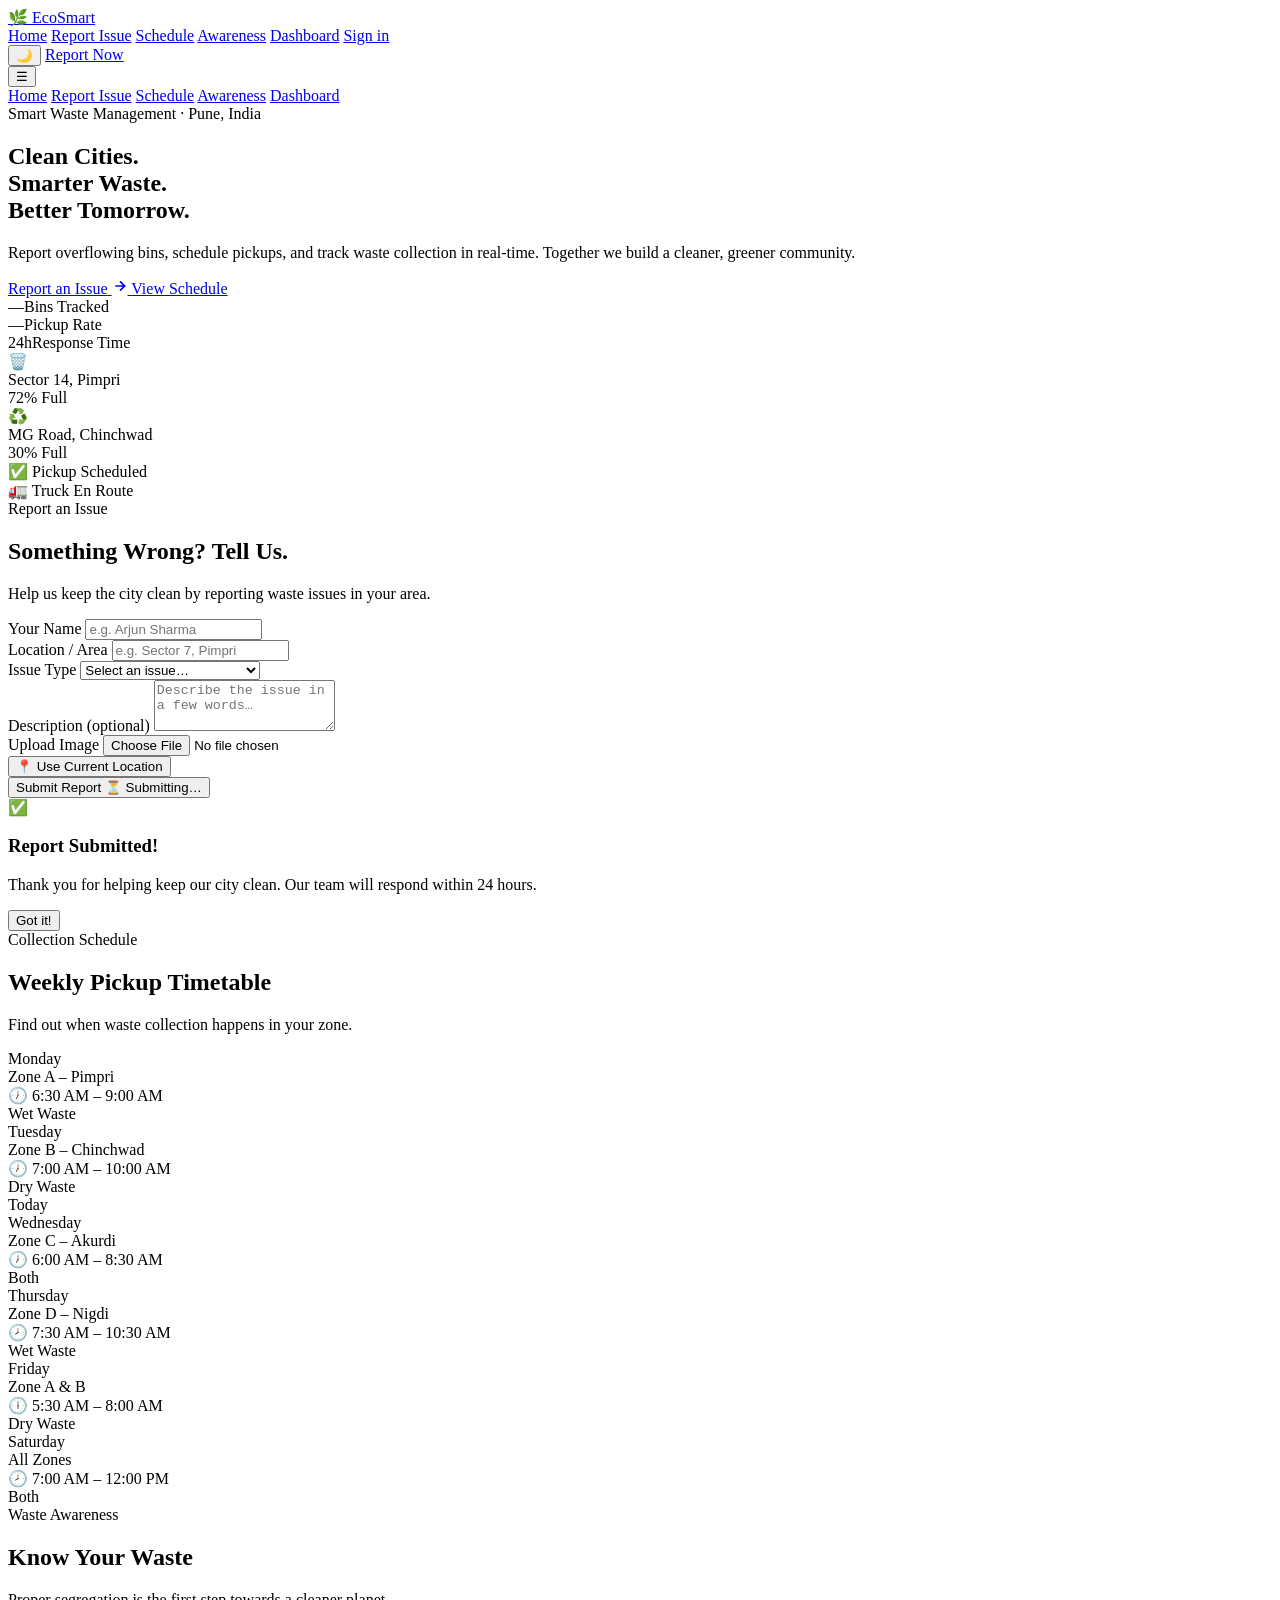
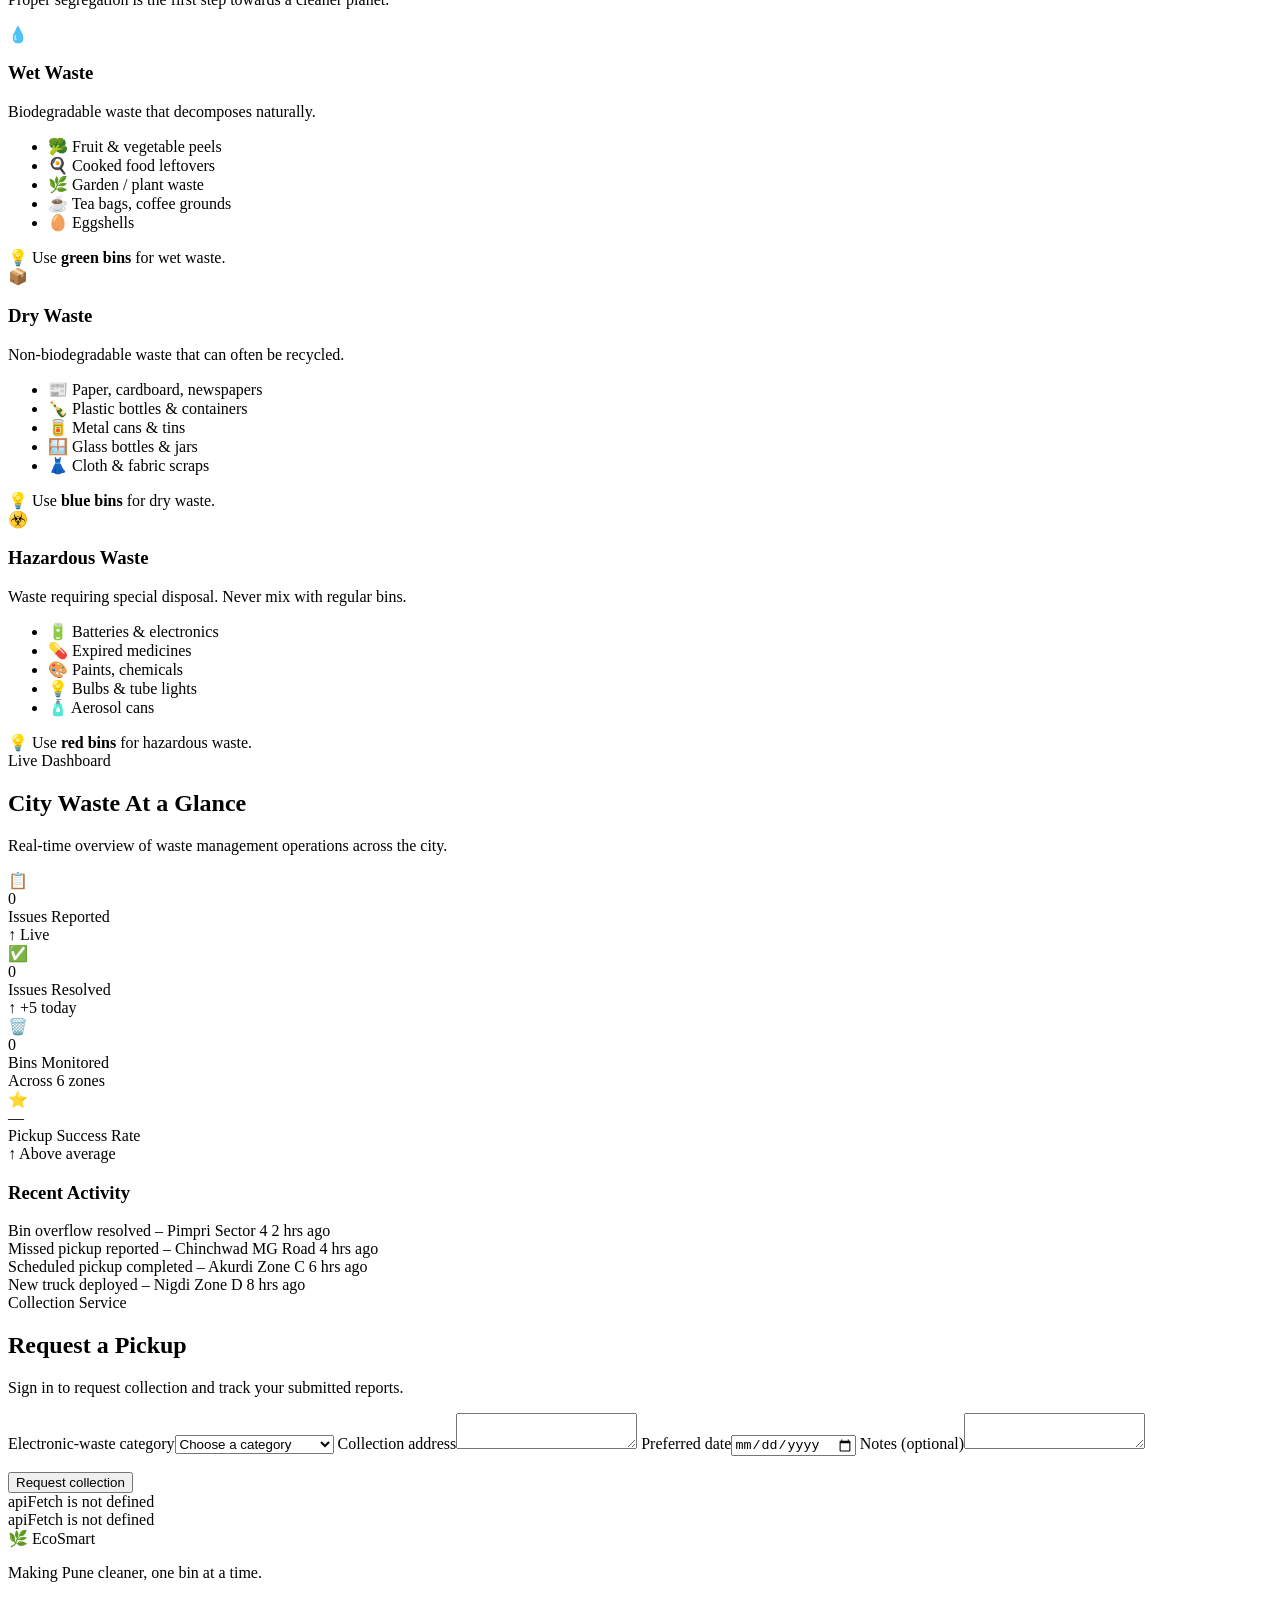
==== index.html @ 0ccf33b7 "Add e-waste management project" ====
<!DOCTYPE html>
<html lang="en" data-theme="light">
<head>
  <meta charset="UTF-8" />
  <meta name="viewport" content="width=device-width, initial-scale=1.0"/>
  <title>EcoSmart – Smart Waste Management</title>
  <link rel="stylesheet" href="style.css" />
  <link rel="preconnect" href="https://fonts.googleapis.com">
  <link href="https://fonts.googleapis.com/css2?family=Syne:wght@400;600;700;800&family=DM+Sans:ital,wght@0,300;0,400;0,500;1,300&display=swap" rel="stylesheet">
</head>
<body>

<!-- ===== NAVBAR ===== -->
<header class="navbar" id="navbar">
  <div class="nav-container">
    <a href="#home" class="nav-logo">
      <span class="logo-leaf">🌿</span>
      <span>EcoSmart</span>
    </a>
    <nav class="nav-links">
      <a href="#home">Home</a>
      <a href="#report">Report Issue</a>
      <a href="#schedule">Schedule</a>
      <a href="#awareness">Awareness</a>
      <a href="#dashboard">Dashboard</a>
      <a href="/login">Sign in</a>
    </nav>
    <div class="nav-actions">
      <button class="dark-toggle" id="darkToggle" title="Toggle dark mode">
        <span class="toggle-icon">🌙</span>
      </button>
      <a href="#report" class="btn-primary nav-cta">Report Now</a>
    </div>
    <button class="hamburger" id="hamburger">&#9776;</button>
  </div>
  <div class="mobile-menu" id="mobileMenu">
    <a href="#home" onclick="closeMobile()">Home</a>
    <a href="#report" onclick="closeMobile()">Report Issue</a>
    <a href="#schedule" onclick="closeMobile()">Schedule</a>
    <a href="#awareness" onclick="closeMobile()">Awareness</a>
    <a href="#dashboard" onclick="closeMobile()">Dashboard</a>
  </div>
</header>

<!-- ===== HERO ===== -->
<section class="hero" id="home">
  <div class="hero-bg-shapes">
    <div class="shape shape-1"></div>
    <div class="shape shape-2"></div>
    <div class="shape shape-3"></div>
  </div>
  <div class="hero-content">
    <div class="hero-badge">
      <span class="badge-dot"></span>
      Smart Waste Management · Pune, India
    </div>
    <h1 class="hero-title">
      Clean Cities.<br/>
      <span class="title-accent">Smarter Waste.</span><br/>
      Better Tomorrow.
    </h1>
    <p class="hero-sub">
      Report overflowing bins, schedule pickups, and track waste collection
      in real-time. Together we build a cleaner, greener community.
    </p>
    <div class="hero-actions">
      <a href="#report" class="btn-primary btn-lg">
        <span>Report an Issue</span>
        <svg width="16" height="16" viewBox="0 0 24 24" fill="none" stroke="currentColor" stroke-width="2.5"><path d="M5 12h14M12 5l7 7-7 7"/></svg>
      </a>
      <a href="#schedule" class="btn-ghost btn-lg">View Schedule</a>
    </div>
    <div class="hero-stats">
      <div class="hero-stat"><span class="stat-n">—</span><span>Bins Tracked</span></div>
      <div class="stat-divider"></div>
      <div class="hero-stat"><span class="stat-n">—</span><span>Pickup Rate</span></div>
      <div class="stat-divider"></div>
      <div class="hero-stat"><span class="stat-n">24h</span><span>Response Time</span></div>
    </div>
  </div>
  <div class="hero-visual">
    <div class="bin-card">
      <div class="bin-icon">🗑️</div>
      <div class="bin-info">
        <span class="bin-label">Sector 14, Pimpri</span>
        <div class="bin-bar"><div class="bin-fill" style="width:72%"></div></div>
        <span class="bin-pct">72% Full</span>
      </div>
    </div>
    <div class="bin-card bin-card-2">
      <div class="bin-icon">♻️</div>
      <div class="bin-info">
        <span class="bin-label">MG Road, Chinchwad</span>
        <div class="bin-bar"><div class="bin-fill green" style="width:30%"></div></div>
        <span class="bin-pct">30% Full</span>
      </div>
    </div>
    <div class="floating-chip chip-1">✅ Pickup Scheduled</div>
    <div class="floating-chip chip-2">🚛 Truck En Route</div>
  </div>
</section>

<!-- ===== REPORT ISSUE ===== -->
<section class="section report-section" id="report">
  <div class="container">
    <div class="section-header">
      <span class="section-tag">Report an Issue</span>
      <h2>Something Wrong? <span class="accent">Tell Us.</span></h2>
      <p>Help us keep the city clean by reporting waste issues in your area.</p>
    </div>
    <div class="form-card">
      <p id="formMessage" class="field-error" role="alert"></p>
      <form id="reportForm" class="report-form" novalidate>
        <div class="form-row">
          <div class="form-group">
            <label for="name">Your Name</label>
            <input type="text" id="name" name="name" placeholder="e.g. Arjun Sharma" required />
            <span class="field-error" id="nameError"></span>
          </div>
          <div class="form-group">
            <label for="location">Location / Area</label>
            <input type="text" id="location" name="location" placeholder="e.g. Sector 7, Pimpri" required />
            <span class="field-error" id="locationError"></span>
          </div>
        </div>
        <div class="form-row">
          <div class="form-group">
            <label for="issueType">Issue Type</label>
            <select id="issueType" name="issue_type" required>
              <option value="" disabled selected>Select an issue…</option>
              <option value="Mobile Phones">📱 Mobile Phones</option>
              <option value="Laptops">💻 Laptops</option>
              <option value="Batteries">🔋 Batteries</option>
              <option value="Chargers">🔌 Chargers</option>
              <option value="Computer Accessories">🖥️ Computer Accessories</option>
              <option value="Televisions">📺 Televisions</option>
              <option value="Other Electronic Waste">♻️ Other Electronic Waste</option>
            </select>
            <span class="field-error" id="issueError"></span>
          </div>
        </div>
        <div class="form-group full-width">
          <label for="description">Description <span class="opt">(optional)</span></label>
          <textarea id="description" name="description" rows="3" placeholder="Describe the issue in a few words…"></textarea>
        </div>
        <div class="form-group full-width">
            <label for="image">Upload Image</label>
            <input
                type="file"
                id="image"
                name="image"
                accept="image/*">
        </div>
        
        <div class="form-group full-width">
        <button
        type="button"
        id="gpsBtn"
        class="btn-ghost">

        📍 Use Current Location

        </button>
        <input
        type="hidden"
        id="latitude"
        name="latitude">

        <input
        type="hidden"
        id="longitude"
        name="longitude">
        </div>
        
        <button type="submit" class="btn-primary btn-submit" id="submitBtn">
          <span class="btn-text">Submit Report</span>
          <span class="btn-loader hidden">⏳ Submitting…</span>
        </button>
      </form>
    </div>
  </div>
</section>

<!-- ===== SUCCESS POPUP ===== -->
<div class="popup-overlay" id="popup">
  <div class="popup-card">
    <div class="popup-icon">✅</div>
    <h3>Report Submitted!</h3>
    <p>Thank you for helping keep our city clean. Our team will respond within 24 hours.</p>
    <div class="popup-id" id="popupId"></div>
    <button class="btn-primary" onclick="closePopup()">Got it!</button>
  </div>
</div>

<!-- ===== SCHEDULE ===== -->
<section class="section schedule-section" id="schedule">
  <div class="container">
    <div class="section-header">
      <span class="section-tag">Collection Schedule</span>
      <h2>Weekly Pickup <span class="accent">Timetable</span></h2>
      <p>Find out when waste collection happens in your zone.</p>
    </div>
    <div class="schedule-grid">
      <div class="schedule-card">
        <div class="sch-day">Monday</div>
        <div class="sch-zone">Zone A – Pimpri</div>
        <div class="sch-time">🕖 6:30 AM – 9:00 AM</div>
        <div class="sch-type wet">Wet Waste</div>
      </div>
      <div class="schedule-card">
        <div class="sch-day">Tuesday</div>
        <div class="sch-zone">Zone B – Chinchwad</div>
        <div class="sch-time">🕖 7:00 AM – 10:00 AM</div>
        <div class="sch-type dry">Dry Waste</div>
      </div>
      <div class="schedule-card today-card">
        <div class="today-badge">Today</div>
        <div class="sch-day">Wednesday</div>
        <div class="sch-zone">Zone C – Akurdi</div>
        <div class="sch-time">🕖 6:00 AM – 8:30 AM</div>
        <div class="sch-type both">Both</div>
      </div>
      <div class="schedule-card">
        <div class="sch-day">Thursday</div>
        <div class="sch-zone">Zone D – Nigdi</div>
        <div class="sch-time">🕗 7:30 AM – 10:30 AM</div>
        <div class="sch-type wet">Wet Waste</div>
      </div>
      <div class="schedule-card">
        <div class="sch-day">Friday</div>
        <div class="sch-zone">Zone A & B</div>
        <div class="sch-time">🕕 5:30 AM – 8:00 AM</div>
        <div class="sch-type dry">Dry Waste</div>
      </div>
      <div class="schedule-card">
        <div class="sch-day">Saturday</div>
        <div class="sch-zone">All Zones</div>
        <div class="sch-time">🕗 7:00 AM – 12:00 PM</div>
        <div class="sch-type both">Both</div>
      </div>
    </div>
  </div>
</section>

<!-- ===== AWARENESS ===== -->
<section class="section awareness-section" id="awareness">
  <div class="container">
    <div class="section-header">
      <span class="section-tag">Waste Awareness</span>
      <h2>Know Your <span class="accent">Waste</span></h2>
      <p>Proper segregation is the first step towards a cleaner planet.</p>
    </div>
    <div class="awareness-grid">
      <div class="awareness-card wet-card">
        <div class="aw-emoji">💧</div>
        <h3>Wet Waste</h3>
        <p class="aw-desc">Biodegradable waste that decomposes naturally.</p>
        <ul class="aw-list">
          <li>🥦 Fruit & vegetable peels</li>
          <li>🍳 Cooked food leftovers</li>
          <li>🌿 Garden / plant waste</li>
          <li>☕ Tea bags, coffee grounds</li>
          <li>🥚 Eggshells</li>
        </ul>
        <div class="aw-tip">💡 Use <strong>green bins</strong> for wet waste.</div>
      </div>
      <div class="awareness-card dry-card">
        <div class="aw-emoji">📦</div>
        <h3>Dry Waste</h3>
        <p class="aw-desc">Non-biodegradable waste that can often be recycled.</p>
        <ul class="aw-list">
          <li>📰 Paper, cardboard, newspapers</li>
          <li>🍾 Plastic bottles & containers</li>
          <li>🥫 Metal cans & tins</li>
          <li>🪟 Glass bottles & jars</li>
          <li>👗 Cloth & fabric scraps</li>
        </ul>
        <div class="aw-tip">💡 Use <strong>blue bins</strong> for dry waste.</div>
      </div>
      <div class="awareness-card hazard-card">
        <div class="aw-emoji">☣️</div>
        <h3>Hazardous Waste</h3>
        <p class="aw-desc">Waste requiring special disposal. Never mix with regular bins.</p>
        <ul class="aw-list">
          <li>🔋 Batteries & electronics</li>
          <li>💊 Expired medicines</li>
          <li>🎨 Paints, chemicals</li>
          <li>💡 Bulbs & tube lights</li>
          <li>🧴 Aerosol cans</li>
        </ul>
        <div class="aw-tip">💡 Use <strong>red bins</strong> for hazardous waste.</div>
      </div>
    </div>
  </div>
</section>

<!-- ===== DASHBOARD ===== -->
<section class="section dashboard-section" id="dashboard">
  <div class="container">
    <div class="section-header">
      <span class="section-tag">Live Dashboard</span>
      <h2>City Waste <span class="accent">At a Glance</span></h2>
      <p>Real-time overview of waste management operations across the city.</p>
    </div>
    <div class="dashboard-grid">
      <div class="stat-card" data-target="0" data-id="totalReported">
        <div class="stat-icon">📋</div>
        <div class="stat-value" id="statReported">0</div>
        <div class="stat-label">Issues Reported</div>
        <div class="stat-trend up">↑ Live</div>
      </div>
      <div class="stat-card" data-target="38" data-id="resolved">
        <div class="stat-icon">✅</div>
        <div class="stat-value" id="statResolved">0</div>
        <div class="stat-label">Issues Resolved</div>
        <div class="stat-trend up">↑ +5 today</div>
      </div>
      <div class="stat-card" data-target="142" data-id="bins">
        <div class="stat-icon">🗑️</div>
        <div class="stat-value" id="statBins">0</div>
        <div class="stat-label">Bins Monitored</div>
        <div class="stat-trend">Across 6 zones</div>
      </div>
      <div class="stat-card" data-target="98" data-id="rate">
        <div class="stat-icon">⭐</div>
        <div class="stat-value" id="statRate">—</div>
        <div class="stat-label">Pickup Success Rate</div>
        <div class="stat-trend up">↑ Above average</div>
      </div>
    </div>

    <div class="activity-section">
      <h3 class="activity-title">Recent Activity</h3>
      <div class="activity-list" id="activityList">
        <div class="activity-item">
          <span class="act-dot green"></span>
          <span class="act-text">Bin overflow resolved – Pimpri Sector 4</span>
          <span class="act-time">2 hrs ago</span>
        </div>
        <div class="activity-item">
          <span class="act-dot orange"></span>
          <span class="act-text">Missed pickup reported – Chinchwad MG Road</span>
          <span class="act-time">4 hrs ago</span>
        </div>
        <div class="activity-item">
          <span class="act-dot green"></span>
          <span class="act-text">Scheduled pickup completed – Akurdi Zone C</span>
          <span class="act-time">6 hrs ago</span>
        </div>
        <div class="activity-item">
          <span class="act-dot blue"></span>
          <span class="act-text">New truck deployed – Nigdi Zone D</span>
          <span class="act-time">8 hrs ago</span>
        </div>
      </div>
    </div>
  </div>
</section>

<!-- ===== COLLECTION REQUESTS ===== -->
<section class="section collection-section" id="collection">
  <div class="container">
    <div class="section-header"><span class="section-tag">Collection Service</span><h2>Request a Pickup</h2><p>Sign in to request collection and track your submitted reports.</p></div>
    <div class="form-card">
      <form id="collectionForm" class="report-form">
        <label>Electronic-waste category<select id="collectionCategory" required><option value="">Choose a category</option><option>Mobile Phones</option><option>Laptops</option><option>Batteries</option><option>Chargers</option><option>Computer Accessories</option><option>Televisions</option><option>Other Electronic Waste</option></select></label>
        <label>Collection address<textarea id="collectionAddress" rows="2" maxlength="500" required></textarea></label>
        <label>Preferred date<input id="preferredDate" type="date" required></label>
        <label>Notes <span class="opt">(optional)</span><textarea id="collectionNotes" rows="2" maxlength="1000"></textarea></label>
        <p id="collectionMessage" class="field-error" role="alert"></p><button class="btn-primary" type="submit">Request collection</button>
      </form>
      <div id="myReports" class="activity-list" aria-live="polite"></div><div id="myCollections" class="activity-list" aria-live="polite"></div>
    </div>
  </div>
</section>

<!-- ===== FOOTER ===== -->
<footer class="footer">
  <div class="container">
    <div class="footer-content">
      <div>
        <div class="nav-logo" style="margin-bottom:0.5rem">🌿 EcoSmart</div>
        <p class="footer-tagline">Making Pune cleaner, one bin at a time.</p>
      </div>
      <div class="footer-links">
        <a href="#home">Home</a>
        <a href="#report">Report</a>
        <a href="#schedule">Schedule</a>
        <a href="#awareness">Awareness</a>
      </div>
    </div>
    <div class="footer-bottom">
      <p id="copyright"></p>
    </div>
  </div>
</footer>

<script src="script.js"></script>
</body>
</html>
---- style.css ----
/* Authentication and status helpers */
.auth-shell { min-height: 100vh; display: grid; place-items: center; padding: 1.5rem; background: var(--c-bg); }
.auth-card { width: min(100%, 460px); display: grid; gap: 1rem; }
.auth-card h1 { margin-top: 1rem; }
.auth-copy { color: var(--c-text-muted); }
.auth-card label { display: grid; gap: .4rem; font-weight: 600; color: var(--c-text); }
.auth-card input { background: var(--c-bg); border: 1.5px solid var(--c-border); border-radius: var(--radius-sm); padding: .7rem .9rem; font: inherit; color: var(--c-text); }
.auth-card input:focus { outline: none; border-color: var(--c-accent); box-shadow: 0 0 0 3px rgba(29,185,84,.12); }
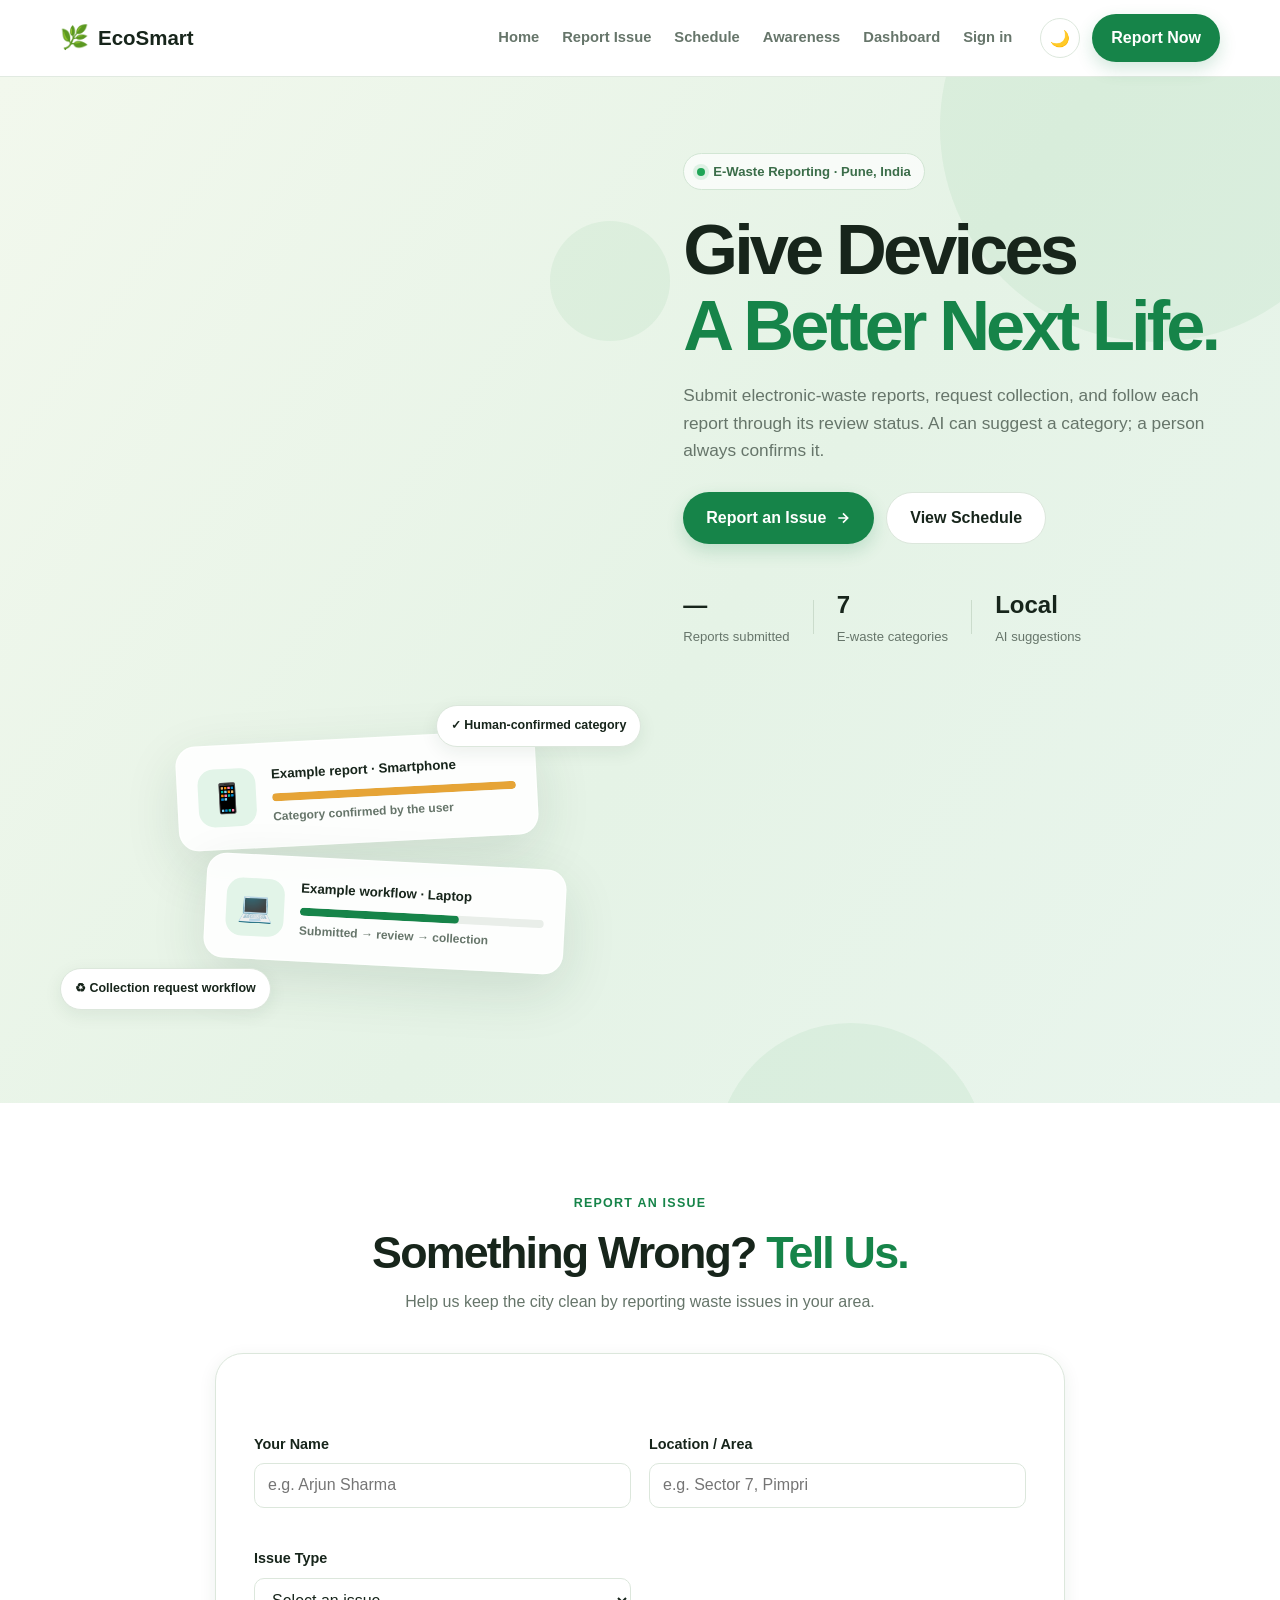
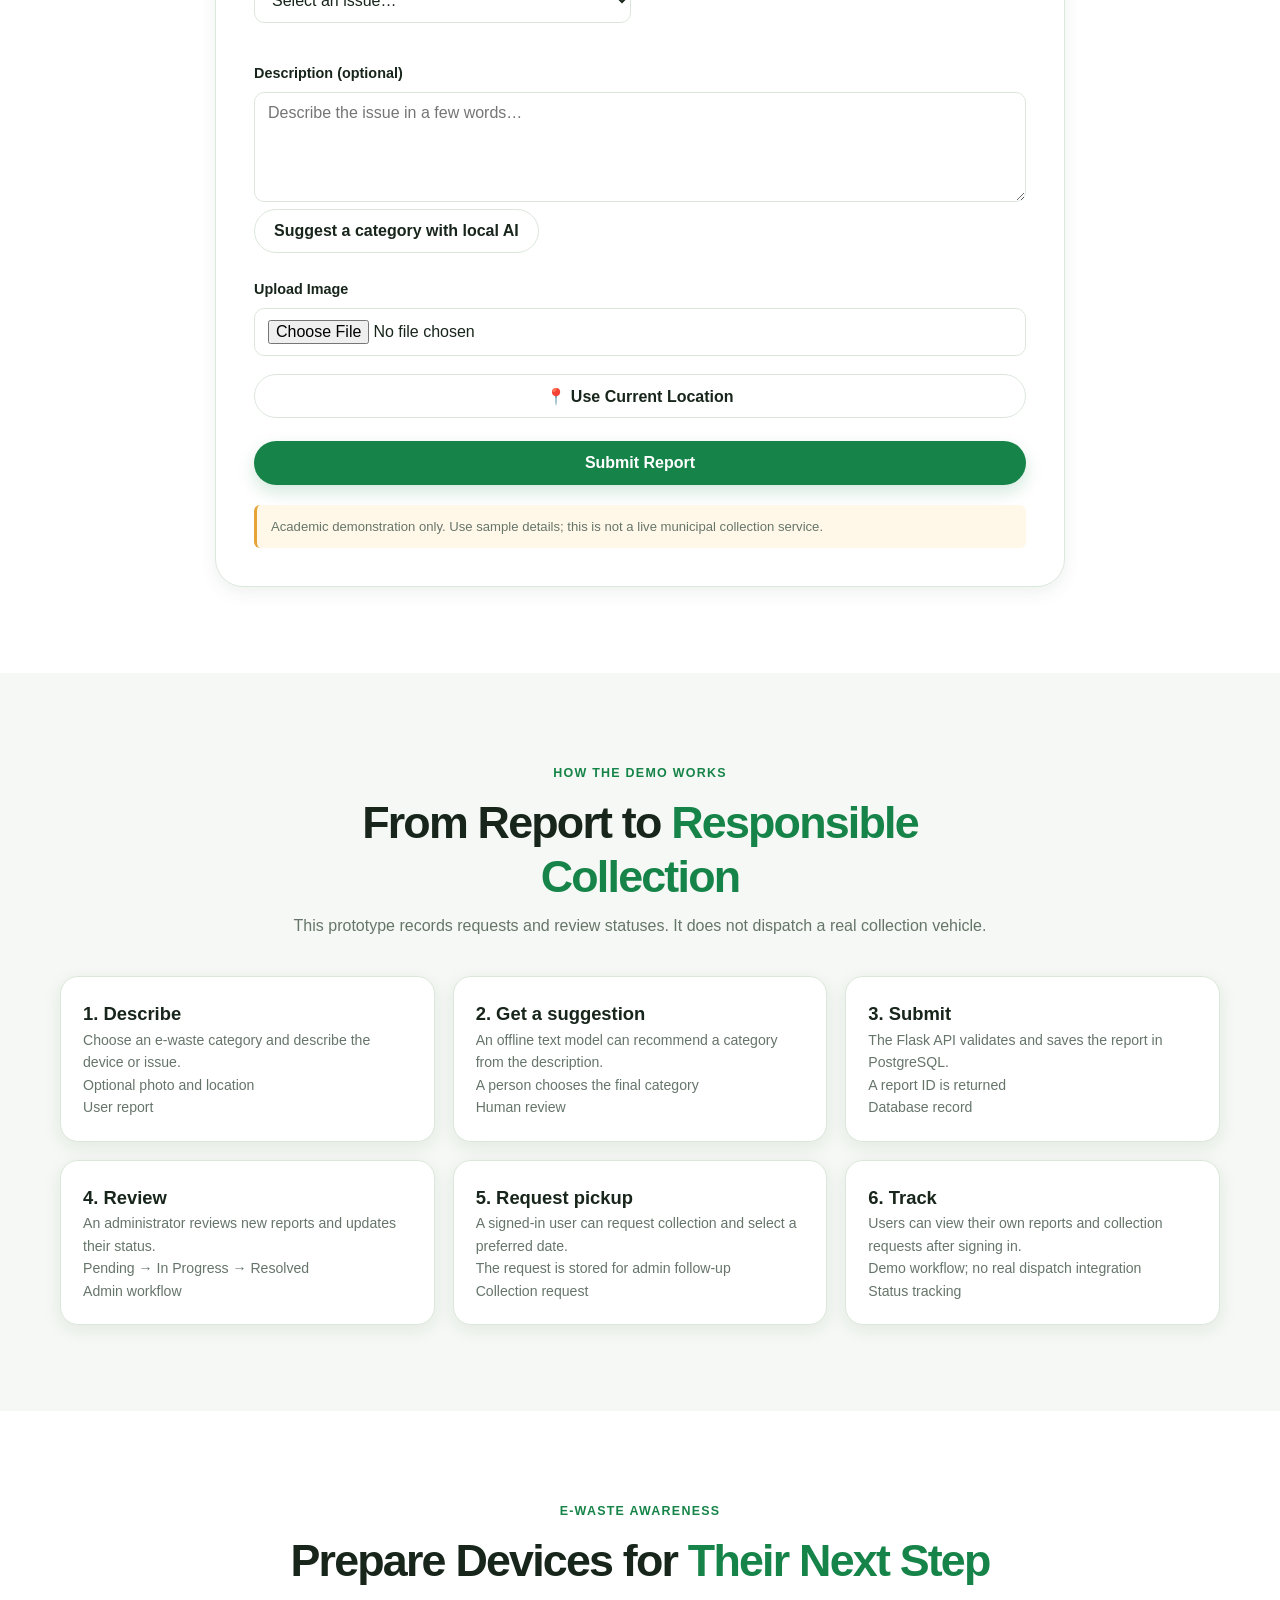
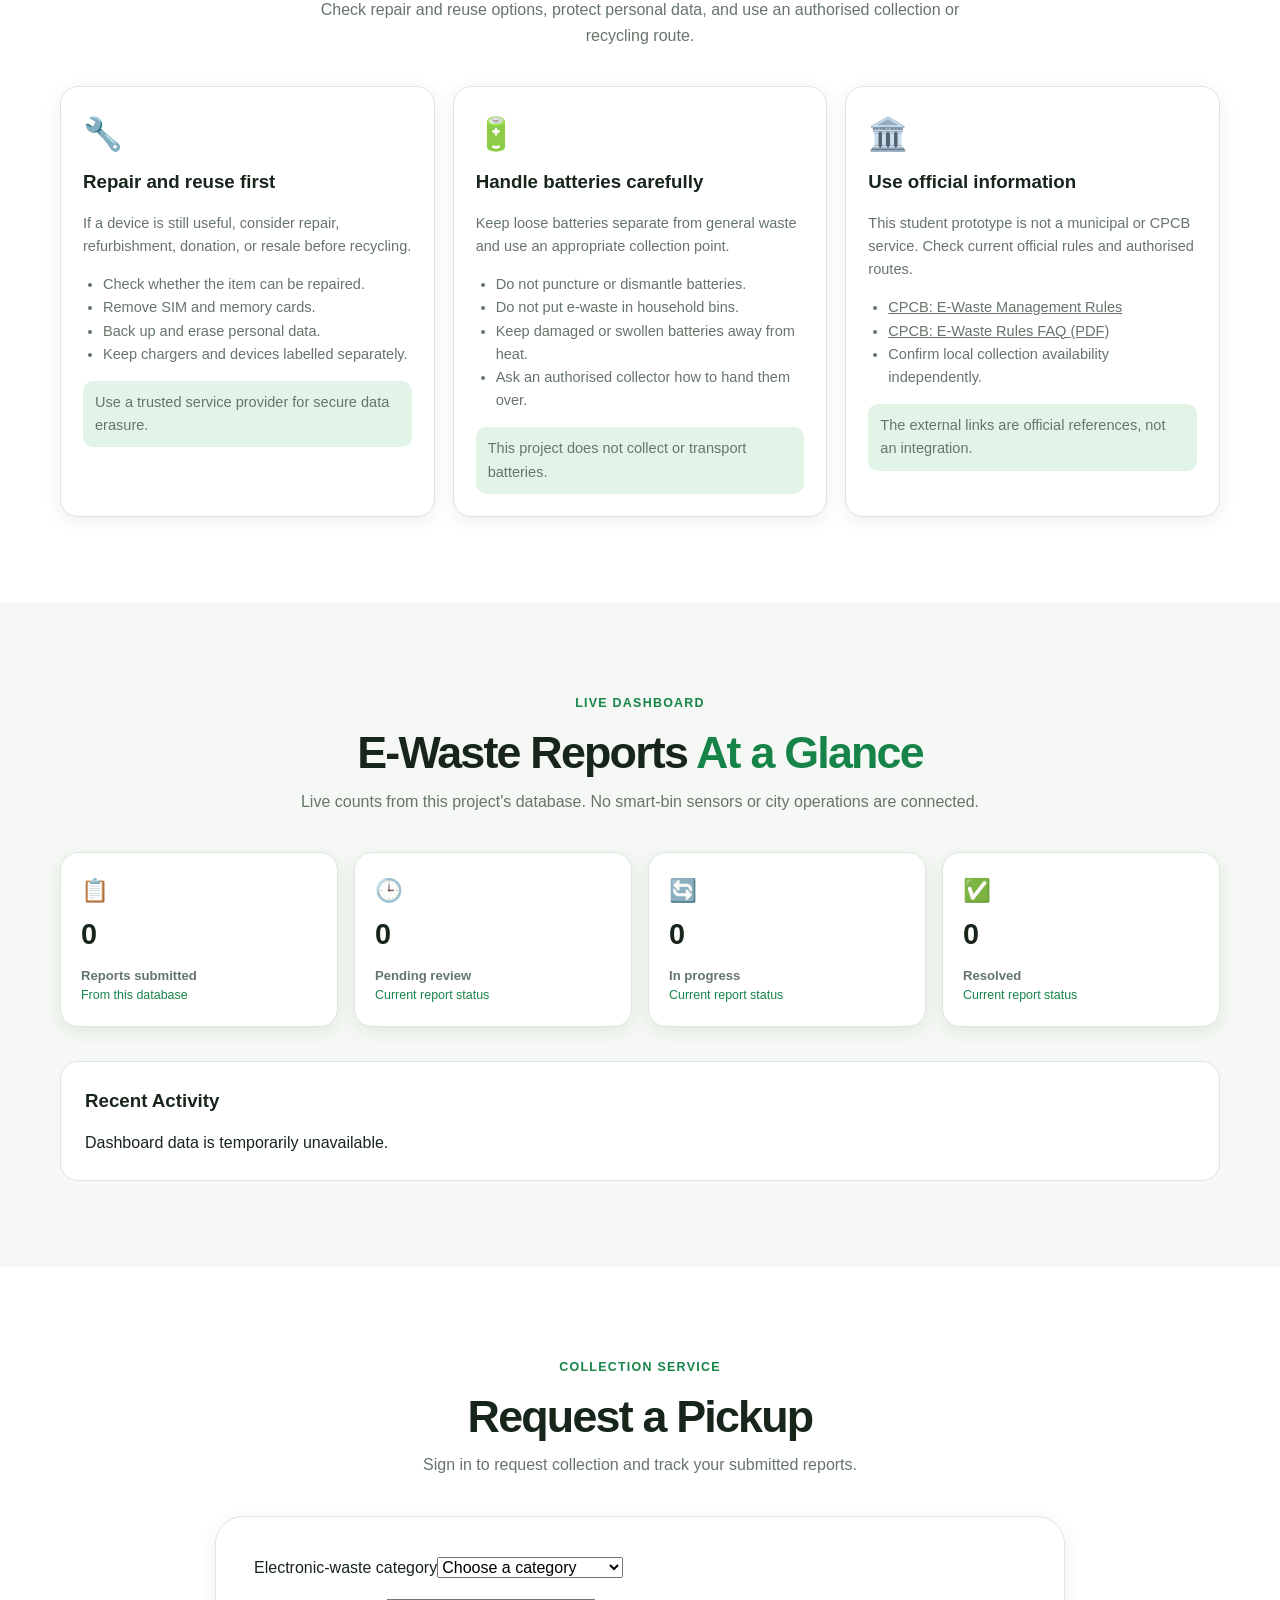
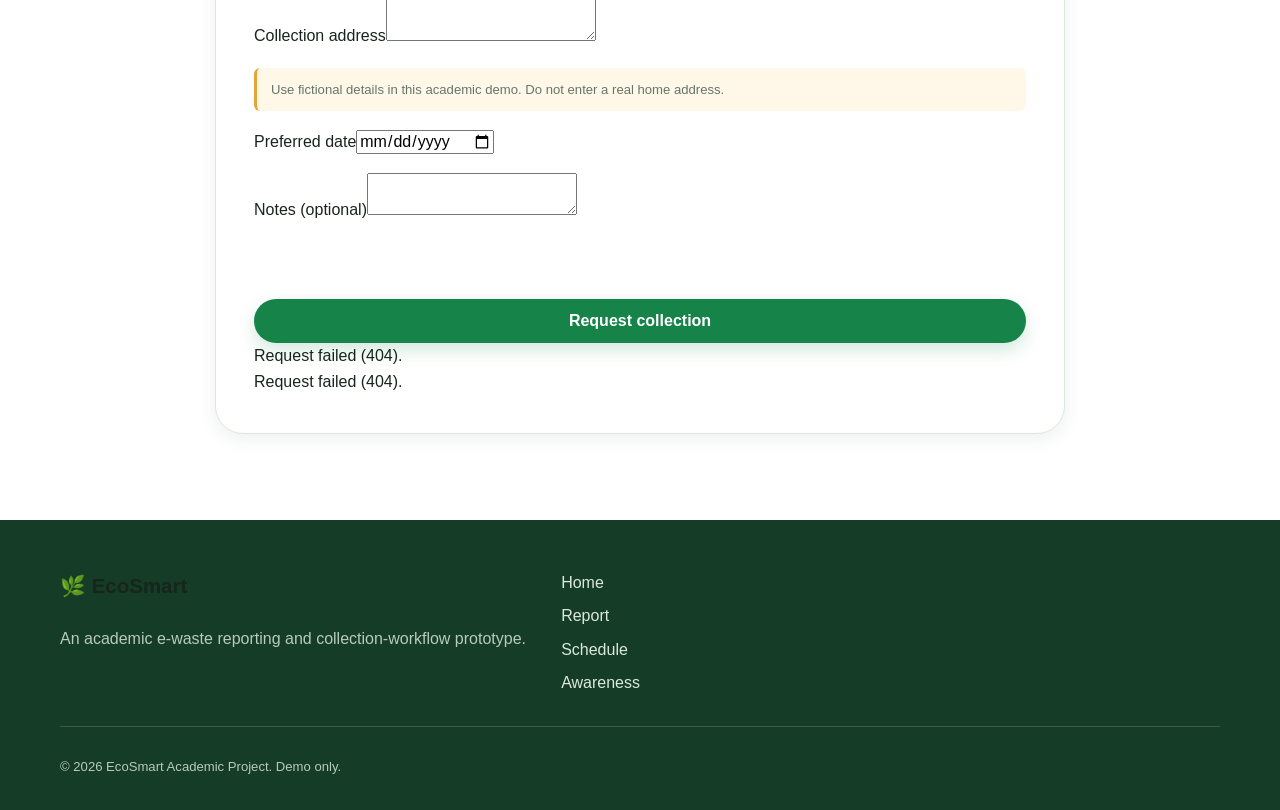
==== commit 12199718: "Add offline e-waste AI and improve report workflow" ====
--- a/index.html
+++ b/index.html
@@ -3,7 +3,7 @@
 <head>
   <meta charset="UTF-8" />
   <meta name="viewport" content="width=device-width, initial-scale=1.0"/>
-  <title>EcoSmart – Smart Waste Management</title>
+  <title>EcoSmart – E-Waste Reporting and Collection</title>
   <link rel="stylesheet" href="style.css" />
   <link rel="preconnect" href="https://fonts.googleapis.com">
   <link href="https://fonts.googleapis.com/css2?family=Syne:wght@400;600;700;800&family=DM+Sans:ital,wght@0,300;0,400;0,500;1,300&display=swap" rel="stylesheet">
@@ -52,16 +52,14 @@
   <div class="hero-content">
     <div class="hero-badge">
       <span class="badge-dot"></span>
-      Smart Waste Management · Pune, India
+      E-Waste Reporting · Pune, India
     </div>
     <h1 class="hero-title">
-      Clean Cities.<br/>
-      <span class="title-accent">Smarter Waste.</span><br/>
-      Better Tomorrow.
+      Give Devices<br/>
+      <span class="title-accent">A Better Next Life.</span>
     </h1>
     <p class="hero-sub">
-      Report overflowing bins, schedule pickups, and track waste collection
-      in real-time. Together we build a cleaner, greener community.
+      Submit electronic-waste reports, request collection, and follow each report through its review status. AI can suggest a category; a person always confirms it.
     </p>
     <div class="hero-actions">
       <a href="#report" class="btn-primary btn-lg">
@@ -71,32 +69,32 @@
       <a href="#schedule" class="btn-ghost btn-lg">View Schedule</a>
     </div>
     <div class="hero-stats">
-      <div class="hero-stat"><span class="stat-n">—</span><span>Bins Tracked</span></div>
+      <div class="hero-stat"><span class="stat-n" id="heroReportCount">—</span><span>Reports submitted</span></div>
       <div class="stat-divider"></div>
-      <div class="hero-stat"><span class="stat-n">—</span><span>Pickup Rate</span></div>
+      <div class="hero-stat"><span class="stat-n">7</span><span>E-waste categories</span></div>
       <div class="stat-divider"></div>
-      <div class="hero-stat"><span class="stat-n">24h</span><span>Response Time</span></div>
+      <div class="hero-stat"><span class="stat-n">Local</span><span>AI suggestions</span></div>
     </div>
   </div>
   <div class="hero-visual">
     <div class="bin-card">
-      <div class="bin-icon">🗑️</div>
+      <div class="bin-icon">📱</div>
       <div class="bin-info">
-        <span class="bin-label">Sector 14, Pimpri</span>
-        <div class="bin-bar"><div class="bin-fill" style="width:72%"></div></div>
-        <span class="bin-pct">72% Full</span>
+        <span class="bin-label">Example report · Smartphone</span>
+        <div class="bin-bar"><div class="bin-fill" style="width:100%"></div></div>
+        <span class="bin-pct">Category confirmed by the user</span>
       </div>
     </div>
     <div class="bin-card bin-card-2">
-      <div class="bin-icon">♻️</div>
+      <div class="bin-icon">💻</div>
       <div class="bin-info">
-        <span class="bin-label">MG Road, Chinchwad</span>
-        <div class="bin-bar"><div class="bin-fill green" style="width:30%"></div></div>
-        <span class="bin-pct">30% Full</span>
-      </div>
-    </div>
-    <div class="floating-chip chip-1">✅ Pickup Scheduled</div>
-    <div class="floating-chip chip-2">🚛 Truck En Route</div>
+        <span class="bin-label">Example workflow · Laptop</span>
+        <div class="bin-bar"><div class="bin-fill green" style="width:65%"></div></div>
+        <span class="bin-pct">Submitted → review → collection</span>
+      </div>
+    </div>
+    <div class="floating-chip chip-1">✓ Human-confirmed category</div>
+    <div class="floating-chip chip-2">♻ Collection request workflow</div>
   </div>
 </section>
 
@@ -142,6 +140,8 @@
         <div class="form-group full-width">
           <label for="description">Description <span class="opt">(optional)</span></label>
           <textarea id="description" name="description" rows="3" placeholder="Describe the issue in a few words…"></textarea>
+          <button type="button" class="btn-ghost ai-suggest-button" id="aiSuggestBtn">Suggest a category with local AI</button>
+          <p id="aiSuggestion" class="ai-suggestion" aria-live="polite"></p>
         </div>
         <div class="form-group full-width">
             <label for="image">Upload Image</label>
@@ -149,7 +149,7 @@
                 type="file"
                 id="image"
                 name="image"
-                accept="image/*">
+                accept=".jpg,.jpeg,.png,.webp,.gif,image/jpeg,image/png,image/webp,image/gif">
         </div>
         
         <div class="form-group full-width">
@@ -176,17 +176,18 @@
           <span class="btn-text">Submit Report</span>
           <span class="btn-loader hidden">⏳ Submitting…</span>
         </button>
+        <p class="demo-notice">Academic demonstration only. Use sample details; this is not a live municipal collection service.</p>
       </form>
     </div>
   </div>
 </section>
 
 <!-- ===== SUCCESS POPUP ===== -->
-<div class="popup-overlay" id="popup">
+<div class="popup-overlay" id="popup" role="dialog" aria-modal="true" aria-labelledby="popupTitle">
   <div class="popup-card">
     <div class="popup-icon">✅</div>
-    <h3>Report Submitted!</h3>
-    <p>Thank you for helping keep our city clean. Our team will respond within 24 hours.</p>
+    <h3 id="popupTitle">Report Submitted!</h3>
+    <p>Your demo report was saved. An administrator can review its status.</p>
     <div class="popup-id" id="popupId"></div>
     <button class="btn-primary" onclick="closePopup()">Got it!</button>
   </div>
@@ -196,47 +197,46 @@
 <section class="section schedule-section" id="schedule">
   <div class="container">
     <div class="section-header">
-      <span class="section-tag">Collection Schedule</span>
-      <h2>Weekly Pickup <span class="accent">Timetable</span></h2>
-      <p>Find out when waste collection happens in your zone.</p>
+      <span class="section-tag">How the demo works</span>
+      <h2>From Report to <span class="accent">Responsible Collection</span></h2>
+      <p>This prototype records requests and review statuses. It does not dispatch a real collection vehicle.</p>
     </div>
     <div class="schedule-grid">
       <div class="schedule-card">
-        <div class="sch-day">Monday</div>
-        <div class="sch-zone">Zone A – Pimpri</div>
-        <div class="sch-time">🕖 6:30 AM – 9:00 AM</div>
-        <div class="sch-type wet">Wet Waste</div>
-      </div>
-      <div class="schedule-card">
-        <div class="sch-day">Tuesday</div>
-        <div class="sch-zone">Zone B – Chinchwad</div>
-        <div class="sch-time">🕖 7:00 AM – 10:00 AM</div>
-        <div class="sch-type dry">Dry Waste</div>
-      </div>
-      <div class="schedule-card today-card">
-        <div class="today-badge">Today</div>
-        <div class="sch-day">Wednesday</div>
-        <div class="sch-zone">Zone C – Akurdi</div>
-        <div class="sch-time">🕖 6:00 AM – 8:30 AM</div>
-        <div class="sch-type both">Both</div>
-      </div>
-      <div class="schedule-card">
-        <div class="sch-day">Thursday</div>
-        <div class="sch-zone">Zone D – Nigdi</div>
-        <div class="sch-time">🕗 7:30 AM – 10:30 AM</div>
-        <div class="sch-type wet">Wet Waste</div>
-      </div>
-      <div class="schedule-card">
-        <div class="sch-day">Friday</div>
-        <div class="sch-zone">Zone A & B</div>
-        <div class="sch-time">🕕 5:30 AM – 8:00 AM</div>
-        <div class="sch-type dry">Dry Waste</div>
-      </div>
-      <div class="schedule-card">
-        <div class="sch-day">Saturday</div>
-        <div class="sch-zone">All Zones</div>
-        <div class="sch-time">🕗 7:00 AM – 12:00 PM</div>
-        <div class="sch-type both">Both</div>
+        <div class="sch-day">1. Describe</div>
+        <div class="sch-zone">Choose an e-waste category and describe the device or issue.</div>
+        <div class="sch-time">Optional photo and location</div>
+        <div class="sch-type wet">User report</div>
+      </div>
+      <div class="schedule-card">
+        <div class="sch-day">2. Get a suggestion</div>
+        <div class="sch-zone">An offline text model can recommend a category from the description.</div>
+        <div class="sch-time">A person chooses the final category</div>
+        <div class="sch-type dry">Human review</div>
+      </div>
+      <div class="schedule-card">
+        <div class="sch-day">3. Submit</div>
+        <div class="sch-zone">The Flask API validates and saves the report in PostgreSQL.</div>
+        <div class="sch-time">A report ID is returned</div>
+        <div class="sch-type both">Database record</div>
+      </div>
+      <div class="schedule-card">
+        <div class="sch-day">4. Review</div>
+        <div class="sch-zone">An administrator reviews new reports and updates their status.</div>
+        <div class="sch-time">Pending → In Progress → Resolved</div>
+        <div class="sch-type wet">Admin workflow</div>
+      </div>
+      <div class="schedule-card">
+        <div class="sch-day">5. Request pickup</div>
+        <div class="sch-zone">A signed-in user can request collection and select a preferred date.</div>
+        <div class="sch-time">The request is stored for admin follow-up</div>
+        <div class="sch-type dry">Collection request</div>
+      </div>
+      <div class="schedule-card">
+        <div class="sch-day">6. Track</div>
+        <div class="sch-zone">Users can view their own reports and collection requests after signing in.</div>
+        <div class="sch-time">Demo workflow; no real dispatch integration</div>
+        <div class="sch-type both">Status tracking</div>
       </div>
     </div>
   </div>
@@ -246,49 +246,45 @@
 <section class="section awareness-section" id="awareness">
   <div class="container">
     <div class="section-header">
-      <span class="section-tag">Waste Awareness</span>
-      <h2>Know Your <span class="accent">Waste</span></h2>
-      <p>Proper segregation is the first step towards a cleaner planet.</p>
+      <span class="section-tag">E-waste awareness</span>
+      <h2>Prepare Devices for <span class="accent">Their Next Step</span></h2>
+      <p>Check repair and reuse options, protect personal data, and use an authorised collection or recycling route.</p>
     </div>
     <div class="awareness-grid">
       <div class="awareness-card wet-card">
-        <div class="aw-emoji">💧</div>
-        <h3>Wet Waste</h3>
-        <p class="aw-desc">Biodegradable waste that decomposes naturally.</p>
+        <div class="aw-emoji">🔧</div>
+        <h3>Repair and reuse first</h3>
+        <p class="aw-desc">If a device is still useful, consider repair, refurbishment, donation, or resale before recycling.</p>
         <ul class="aw-list">
-          <li>🥦 Fruit & vegetable peels</li>
-          <li>🍳 Cooked food leftovers</li>
-          <li>🌿 Garden / plant waste</li>
-          <li>☕ Tea bags, coffee grounds</li>
-          <li>🥚 Eggshells</li>
+          <li>Check whether the item can be repaired.</li>
+          <li>Remove SIM and memory cards.</li>
+          <li>Back up and erase personal data.</li>
+          <li>Keep chargers and devices labelled separately.</li>
         </ul>
-        <div class="aw-tip">💡 Use <strong>green bins</strong> for wet waste.</div>
+        <div class="aw-tip">Use a trusted service provider for secure data erasure.</div>
       </div>
       <div class="awareness-card dry-card">
-        <div class="aw-emoji">📦</div>
-        <h3>Dry Waste</h3>
-        <p class="aw-desc">Non-biodegradable waste that can often be recycled.</p>
+        <div class="aw-emoji">🔋</div>
+        <h3>Handle batteries carefully</h3>
+        <p class="aw-desc">Keep loose batteries separate from general waste and use an appropriate collection point.</p>
         <ul class="aw-list">
-          <li>📰 Paper, cardboard, newspapers</li>
-          <li>🍾 Plastic bottles & containers</li>
-          <li>🥫 Metal cans & tins</li>
-          <li>🪟 Glass bottles & jars</li>
-          <li>👗 Cloth & fabric scraps</li>
+          <li>Do not puncture or dismantle batteries.</li>
+          <li>Do not put e-waste in household bins.</li>
+          <li>Keep damaged or swollen batteries away from heat.</li>
+          <li>Ask an authorised collector how to hand them over.</li>
         </ul>
-        <div class="aw-tip">💡 Use <strong>blue bins</strong> for dry waste.</div>
+        <div class="aw-tip">This project does not collect or transport batteries.</div>
       </div>
       <div class="awareness-card hazard-card">
-        <div class="aw-emoji">☣️</div>
-        <h3>Hazardous Waste</h3>
-        <p class="aw-desc">Waste requiring special disposal. Never mix with regular bins.</p>
+        <div class="aw-emoji">🏛️</div>
+        <h3>Use official information</h3>
+        <p class="aw-desc">This student prototype is not a municipal or CPCB service. Check current official rules and authorised routes.</p>
         <ul class="aw-list">
-          <li>🔋 Batteries & electronics</li>
-          <li>💊 Expired medicines</li>
-          <li>🎨 Paints, chemicals</li>
-          <li>💡 Bulbs & tube lights</li>
-          <li>🧴 Aerosol cans</li>
+          <li><a href="https://cpcb.nic.in/rules-6/" target="_blank" rel="noopener">CPCB: E-Waste Management Rules</a></li>
+          <li><a href="https://eprewaste.cpcb.gov.in/assets/PDF/faqewaste.pdf" target="_blank" rel="noopener">CPCB: E-Waste Rules FAQ (PDF)</a></li>
+          <li>Confirm local collection availability independently.</li>
         </ul>
-        <div class="aw-tip">💡 Use <strong>red bins</strong> for hazardous waste.</div>
+        <div class="aw-tip">The external links are official references, not an integration.</div>
       </div>
     </div>
   </div>
@@ -299,60 +295,39 @@
   <div class="container">
     <div class="section-header">
       <span class="section-tag">Live Dashboard</span>
-      <h2>City Waste <span class="accent">At a Glance</span></h2>
-      <p>Real-time overview of waste management operations across the city.</p>
+      <h2>E-Waste Reports <span class="accent">At a Glance</span></h2>
+      <p>Live counts from this project's database. No smart-bin sensors or city operations are connected.</p>
     </div>
     <div class="dashboard-grid">
-      <div class="stat-card" data-target="0" data-id="totalReported">
+      <div class="stat-card">
         <div class="stat-icon">📋</div>
         <div class="stat-value" id="statReported">0</div>
-        <div class="stat-label">Issues Reported</div>
-        <div class="stat-trend up">↑ Live</div>
-      </div>
-      <div class="stat-card" data-target="38" data-id="resolved">
+        <div class="stat-label">Reports submitted</div>
+        <div class="stat-trend">From this database</div>
+      </div>
+      <div class="stat-card">
+        <div class="stat-icon">🕒</div>
+        <div class="stat-value" id="statPending">0</div>
+        <div class="stat-label">Pending review</div>
+        <div class="stat-trend">Current report status</div>
+      </div>
+      <div class="stat-card">
+        <div class="stat-icon">🔄</div>
+        <div class="stat-value" id="statProgress">0</div>
+        <div class="stat-label">In progress</div>
+        <div class="stat-trend">Current report status</div>
+      </div>
+      <div class="stat-card">
         <div class="stat-icon">✅</div>
         <div class="stat-value" id="statResolved">0</div>
-        <div class="stat-label">Issues Resolved</div>
-        <div class="stat-trend up">↑ +5 today</div>
-      </div>
-      <div class="stat-card" data-target="142" data-id="bins">
-        <div class="stat-icon">🗑️</div>
-        <div class="stat-value" id="statBins">0</div>
-        <div class="stat-label">Bins Monitored</div>
-        <div class="stat-trend">Across 6 zones</div>
-      </div>
-      <div class="stat-card" data-target="98" data-id="rate">
-        <div class="stat-icon">⭐</div>
-        <div class="stat-value" id="statRate">—</div>
-        <div class="stat-label">Pickup Success Rate</div>
-        <div class="stat-trend up">↑ Above average</div>
+        <div class="stat-label">Resolved</div>
+        <div class="stat-trend">Current report status</div>
       </div>
     </div>
 
     <div class="activity-section">
       <h3 class="activity-title">Recent Activity</h3>
-      <div class="activity-list" id="activityList">
-        <div class="activity-item">
-          <span class="act-dot green"></span>
-          <span class="act-text">Bin overflow resolved – Pimpri Sector 4</span>
-          <span class="act-time">2 hrs ago</span>
-        </div>
-        <div class="activity-item">
-          <span class="act-dot orange"></span>
-          <span class="act-text">Missed pickup reported – Chinchwad MG Road</span>
-          <span class="act-time">4 hrs ago</span>
-        </div>
-        <div class="activity-item">
-          <span class="act-dot green"></span>
-          <span class="act-text">Scheduled pickup completed – Akurdi Zone C</span>
-          <span class="act-time">6 hrs ago</span>
-        </div>
-        <div class="activity-item">
-          <span class="act-dot blue"></span>
-          <span class="act-text">New truck deployed – Nigdi Zone D</span>
-          <span class="act-time">8 hrs ago</span>
-        </div>
-      </div>
+      <div class="activity-list" id="activityList" aria-live="polite">Loading report activity…</div>
     </div>
   </div>
 </section>
@@ -365,6 +340,7 @@
       <form id="collectionForm" class="report-form">
         <label>Electronic-waste category<select id="collectionCategory" required><option value="">Choose a category</option><option>Mobile Phones</option><option>Laptops</option><option>Batteries</option><option>Chargers</option><option>Computer Accessories</option><option>Televisions</option><option>Other Electronic Waste</option></select></label>
         <label>Collection address<textarea id="collectionAddress" rows="2" maxlength="500" required></textarea></label>
+        <p class="demo-notice">Use fictional details in this academic demo. Do not enter a real home address.</p>
         <label>Preferred date<input id="preferredDate" type="date" required></label>
         <label>Notes <span class="opt">(optional)</span><textarea id="collectionNotes" rows="2" maxlength="1000"></textarea></label>
         <p id="collectionMessage" class="field-error" role="alert"></p><button class="btn-primary" type="submit">Request collection</button>
@@ -380,7 +356,7 @@
     <div class="footer-content">
       <div>
         <div class="nav-logo" style="margin-bottom:0.5rem">🌿 EcoSmart</div>
-        <p class="footer-tagline">Making Pune cleaner, one bin at a time.</p>
+        <p class="footer-tagline">An academic e-waste reporting and collection-workflow prototype.</p>
       </div>
       <div class="footer-links">
         <a href="#home">Home</a>
--- a/style.css
+++ b/style.css
@@ -7,3 +7,207 @@
 .auth-card label { display: grid; gap: .4rem; font-weight: 600; color: var(--c-text); }
 .auth-card input { background: var(--c-bg); border: 1.5px solid var(--c-border); border-radius: var(--radius-sm); padding: .7rem .9rem; font: inherit; color: var(--c-text); }
 .auth-card input:focus { outline: none; border-color: var(--c-accent); box-shadow: 0 0 0 3px rgba(29,185,84,.12); }
+
+/* EcoSmart responsive UI stylesheet — replacement for the incomplete original style.css */
+:root {
+  --c-bg: #f5f8f4;
+  --c-surface: #ffffff;
+  --c-surface-2: #edf4ec;
+  --c-text: #17251b;
+  --c-text-muted: #66756a;
+  --c-border: #dce7dc;
+  --c-accent: #168449;
+  --c-accent-dark: #0d6235;
+  --c-accent-soft: #e2f4e8;
+  --c-warn: #e4a323;
+  --c-blue: #3779bc;
+  --radius-sm: 10px;
+  --radius-md: 18px;
+  --radius-lg: 28px;
+  --shadow-sm: 0 5px 18px rgba(27, 63, 39, .08);
+  --shadow-md: 0 18px 55px rgba(27, 63, 39, .12);
+  --page-width: 1160px;
+}
+* { box-sizing: border-box; }
+html { scroll-behavior: smooth; scroll-padding-top: 88px; }
+body { margin: 0; color: var(--c-text); background: var(--c-bg); font-family: "DM Sans", Arial, sans-serif; line-height: 1.6; }
+body, button, input, select, textarea { font-family: "DM Sans", Arial, sans-serif; }
+a { color: inherit; }
+button, input, select, textarea { font-size: 1rem; }
+button { cursor: pointer; }
+img { max-width: 100%; }
+.container { width: min(var(--page-width), calc(100% - 40px)); margin-inline: auto; }
+.hidden { display: none !important; }
+.accent { color: var(--c-accent); }
+/* Navigation */
+.navbar { position: sticky; z-index: 50; top: 0; background: rgba(255,255,255,.94); border-bottom: 1px solid rgba(220,231,220,.85); backdrop-filter: blur(14px); }
+.nav-container { width: min(var(--page-width), calc(100% - 40px)); height: 76px; margin: auto; display: flex; align-items: center; gap: 28px; }
+.nav-logo { display: inline-flex; align-items: center; gap: 9px; color: var(--c-text); text-decoration: none; font-family: Syne, Arial, sans-serif; font-size: 1.28rem; font-weight: 800; white-space: nowrap; }
+.logo-leaf { font-size: 1.45rem; }
+.nav-links { display: flex; align-items: center; gap: 23px; margin-left: auto; }
+.nav-links a, .mobile-menu a { color: var(--c-text-muted); text-decoration: none; font-size: .92rem; font-weight: 600; }
+.nav-links a:hover, .mobile-menu a:hover { color: var(--c-accent); }
+.nav-actions { display: flex; align-items: center; gap: 12px; }
+.dark-toggle { width: 40px; height: 40px; border: 1px solid var(--c-border); border-radius: 50%; background: var(--c-surface); }
+.hamburger { display: none; border: 1px solid var(--c-border); border-radius: 9px; padding: 6px 11px; color: var(--c-text); background: var(--c-surface); }
+.mobile-menu { display: none; padding: 8px 22px 18px; gap: 12px; background: white; }
+/* Buttons */
+.btn-primary, .btn-ghost { display: inline-flex; justify-content: center; align-items: center; gap: 9px; min-height: 44px; padding: 11px 19px; border: 0; border-radius: 999px; text-decoration: none; font-weight: 700; transition: transform .18s, background .18s, box-shadow .18s; }
+.btn-primary { color: white; background: var(--c-accent); box-shadow: 0 7px 17px rgba(22,132,73,.19); }
+.btn-primary:hover { background: var(--c-accent-dark); transform: translateY(-1px); box-shadow: 0 10px 22px rgba(22,132,73,.24); }
+.btn-ghost { color: var(--c-text); background: white; border: 1px solid var(--c-border); }
+.btn-ghost:hover { color: var(--c-accent); border-color: var(--c-accent); }
+.btn-lg { min-height: 52px; padding-inline: 23px; }
+.btn-submit { width: 100%; margin-top: 5px; }
+/* Hero */
+.hero { position: relative; overflow: hidden; display: grid; grid-template-columns: 1.05fr .95fr; align-items: center; gap: 30px; min-height: 610px; padding: 76px max(30px, calc((100vw - var(--page-width))/2)); background: linear-gradient(125deg, #f2f8ed 0%, #e5f3e6 55%, #e9f5ed 100%); }
+.hero-content, .hero-visual { position: relative; z-index: 2; }
+.hero-badge { display: inline-flex; align-items: center; gap: 8px; padding: 7px 13px; border: 1px solid #d2e6d4; border-radius: 999px; color: #3b6d49; background: rgba(255,255,255,.7); font-size: .82rem; font-weight: 700; }
+.badge-dot { width: 8px; height: 8px; border-radius: 50%; background: #20a557; box-shadow: 0 0 0 4px rgba(32,165,87,.12); }
+.hero-title { margin: 22px 0 18px; font-family: Syne, Arial, sans-serif; font-size: clamp(2.8rem, 5.5vw, 4.65rem); line-height: 1.08; letter-spacing: -.055em; }
+.title-accent { color: var(--c-accent); }
+.hero-sub { max-width: 560px; margin: 0; color: var(--c-text-muted); font-size: 1.08rem; }
+.hero-actions { display: flex; flex-wrap: wrap; gap: 12px; margin-top: 27px; }
+.hero-stats { display: flex; align-items: center; gap: 23px; margin-top: 42px; }
+.hero-stat { display: grid; gap: 2px; color: var(--c-text-muted); font-size: .82rem; }
+.stat-n { color: var(--c-text); font-family: Syne, Arial, sans-serif; font-size: 1.5rem; font-weight: 800; }
+.stat-divider { width: 1px; height: 34px; background: #cbdccc; }
+.hero-visual { min-height: 350px; display: flex; flex-direction: column; justify-content: center; align-items: center; gap: 18px; }
+.hero-bg-shapes .shape { position: absolute; border-radius: 50%; background: rgba(43,151,80,.07); }
+.shape-1 { width: 430px; height: 430px; right: -90px; top: -165px; }
+.shape-2 { width: 270px; height: 270px; right: 23%; bottom: -190px; }
+.shape-3 { width: 120px; height: 120px; left: 43%; top: 14%; }
+.bin-card { display: flex; align-items: center; gap: 16px; width: min(100%, 360px); padding: 20px; border: 1px solid rgba(255,255,255,.9); border-radius: 20px; background: rgba(255,255,255,.91); box-shadow: var(--shadow-md); transform: rotate(-3deg); }
+.bin-card-2 { margin-left: 56px; transform: rotate(3deg); }
+.bin-icon { display: grid; place-items: center; width: 58px; height: 58px; border-radius: 16px; background: var(--c-accent-soft); font-size: 1.8rem; }
+.bin-info { flex: 1; }
+.bin-label, .bin-pct { display: block; font-size: .83rem; font-weight: 700; }
+.bin-pct { margin-top: 6px; color: var(--c-text-muted); font-size: .75rem; }
+.bin-bar { height: 8px; margin-top: 9px; overflow: hidden; border-radius: 99px; background: #e9eee9; }
+.bin-fill { display: block; height: 100%; border-radius: inherit; background: #e6a436; }
+.bin-fill.green { background: var(--c-accent); }
+.floating-chip { position: absolute; padding: 10px 14px; border: 1px solid var(--c-border); border-radius: 999px; background: white; box-shadow: var(--shadow-sm); font-size: .78rem; font-weight: 700; }
+.chip-1 { right: 2%; top: 8%; }
+.chip-2 { left: 0; bottom: 5%; }
+/* Sections */
+.section { padding: 86px 0; }
+.section-header { max-width: 700px; margin: 0 auto 38px; text-align: center; }
+.section-tag { display: inline-block; margin-bottom: 7px; color: var(--c-accent); font-size: .78rem; font-weight: 800; letter-spacing: .1em; text-transform: uppercase; }
+.section-header h2 { margin: 5px 0 9px; font-family: Syne, Arial, sans-serif; font-size: clamp(2rem, 4vw, 2.8rem); line-height: 1.2; letter-spacing: -.04em; }
+.section-header p { margin: 0; color: var(--c-text-muted); }
+.report-section { background: var(--c-surface); }
+.form-card { width: min(100%, 850px); margin-inline: auto; padding: clamp(22px, 4vw, 38px); border: 1px solid var(--c-border); border-radius: var(--radius-lg); background: var(--c-surface); box-shadow: var(--shadow-sm); }
+.report-form { display: grid; gap: 18px; }
+.form-row { display: grid; grid-template-columns: 1fr 1fr; gap: 18px; }
+.form-group { display: grid; gap: 7px; }
+.form-group label { color: var(--c-text); font-size: .9rem; font-weight: 700; }
+.form-group input, .form-group select, .form-group textarea, .search-box, .filter-box { width: 100%; min-height: 45px; padding: 11px 13px; border: 1px solid var(--c-border); border-radius: var(--radius-sm); outline: none; color: var(--c-text); background: #fff; }
+.form-group textarea { min-height: 110px; resize: vertical; }
+.form-group input:focus, .form-group select:focus, .form-group textarea:focus, .search-box:focus, .filter-box:focus { border-color: var(--c-accent); box-shadow: 0 0 0 3px rgba(22,132,73,.1); }
+.full-width { grid-column: 1/-1; }
+.field-error { min-height: 1.1em; color: #b42318; font-size: .83rem; }
+/* Schedule and awareness */
+.schedule-section { background: #f5f8f4; }
+.schedule-grid, .awareness-grid { display: grid; grid-template-columns: repeat(3, 1fr); gap: 18px; }
+.schedule-card, .awareness-card, .hazard-card, .dry-card, .wet-card { padding: 22px; border: 1px solid var(--c-border); border-radius: var(--radius-md); background: white; box-shadow: var(--shadow-sm); }
+.schedule-card { position: relative; }
+.sch-day { font-family: Syne, Arial, sans-serif; font-size: 1.15rem; font-weight: 800; }
+.sch-time, .sch-zone, .sch-type { color: var(--c-text-muted); font-size: .88rem; }
+.today-badge { display: inline-block; padding: 4px 8px; border-radius: 999px; color: var(--c-accent-dark); background: var(--c-accent-soft); font-size: .72rem; font-weight: 800; }
+.today-card { border-color: #80c894; }
+.awareness-section { background: var(--c-surface); }
+.awareness-card h3 { margin: 7px 0; font-family: Syne, Arial, sans-serif; }
+.aw-emoji { font-size: 2rem; }
+.aw-desc, .aw-list, .aw-tip { color: var(--c-text-muted); font-size: .91rem; }
+.aw-list { padding-left: 20px; }
+.aw-tip { padding: 10px 12px; border-radius: 10px; background: var(--c-accent-soft); }
+/* Dashboard cards */
+.dashboard-section { background: #f5f8f4; }
+.dashboard-grid { display: grid; grid-template-columns: repeat(4, 1fr); gap: 16px; }
+.stat-card { padding: 20px; border: 1px solid var(--c-border); border-radius: var(--radius-md); background: white; box-shadow: var(--shadow-sm); }
+.stat-icon { font-size: 1.4rem; }
+.stat-label { display: block; margin-top: 8px; color: var(--c-text-muted); font-size: .82rem; font-weight: 600; }
+.stat-value, .stat-card h3 { display: block; margin-top: 2px; font-family: Syne, Arial, sans-serif; font-size: 1.8rem; font-weight: 800; }
+.stat-trend { color: var(--c-accent); font-size: .78rem; }
+.activity-section { margin-top: 34px; padding: 24px; border: 1px solid var(--c-border); border-radius: var(--radius-md); background: white; }
+.activity-title { margin: 0 0 14px; font-family: Syne, Arial, sans-serif; }
+.activity-item { display: flex; align-items: center; gap: 12px; padding: 12px 0; border-top: 1px solid var(--c-border); }
+.act-dot { width: 9px; height: 9px; border-radius: 50%; background: var(--c-accent); }
+.act-text { flex: 1; }
+.act-time { color: var(--c-text-muted); font-size: .8rem; }
+.collection-section { background: var(--c-surface); }
+/* Auth pages */
+.auth-shell { min-height: 100vh; display: grid; place-items: center; padding: 28px 18px; background: radial-gradient(circle at 15% 15%, #e5f3e6, transparent 34%), var(--c-bg); }
+.auth-card { width: min(100%, 460px); display: grid; gap: 15px; padding: 34px; border: 1px solid var(--c-border); border-radius: var(--radius-lg); background: white; box-shadow: var(--shadow-md); }
+.auth-card h1 { margin: 2px 0 0; font-family: Syne, Arial, sans-serif; font-size: 2rem; }
+.auth-copy { margin: 0; color: var(--c-text-muted); }
+.auth-card label { display: grid; gap: 6px; font-weight: 600; color: var(--c-text); }
+.auth-card input { width: 100%; background: var(--c-bg); border: 1.5px solid var(--c-border); border-radius: var(--radius-sm); padding: .75rem .9rem; font: inherit; color: var(--c-text); }
+.auth-card input:focus { outline: none; border-color: var(--c-accent); box-shadow: 0 0 0 3px rgba(29,185,84,.12); }
+/* Footer and messages */
+.footer { padding: 50px 0 20px; color: #dbe9dd; background: #153c27; }
+.footer-content { display: grid; grid-template-columns: 1.5fr 1fr 1fr; gap: 28px; }
+.footer-tagline { color: #b7cbbc; }
+.footer-links { display: grid; gap: 8px; }
+.footer-links a { color: #dbe9dd; text-decoration: none; }
+.footer-bottom { margin-top: 30px; padding-top: 16px; border-top: 1px solid rgba(255,255,255,.16); color: #b7cbbc; font-size: .82rem; }
+.popup-overlay { position: fixed; z-index: 100; inset: 0; display: none; place-items: center; padding: 20px; background: rgba(10,28,17,.55); }
+.popup-card { width: min(100%, 440px); padding: 28px; border-radius: var(--radius-md); background: white; box-shadow: var(--shadow-md); text-align: center; }
+.popup-icon { font-size: 2rem; }
+.popup-id { color: var(--c-accent); font-weight: 800; }
+button:disabled { cursor: not-allowed; opacity: .6; }
+/* Dark mode toggled by the existing data-theme attribute */
+html[data-theme="dark"] { --c-bg: #101a14; --c-surface: #17231b; --c-surface-2: #1d2d22; --c-text: #edf5ee; --c-text-muted: #afc0b2; --c-border: #314538; --c-accent-soft: #203d2b; }
+html[data-theme="dark"] .navbar, html[data-theme="dark"] .mobile-menu, html[data-theme="dark"] .form-card, html[data-theme="dark"] .schedule-card, html[data-theme="dark"] .awareness-card, html[data-theme="dark"] .stat-card, html[data-theme="dark"] .activity-section, html[data-theme="dark"] .auth-card { background: var(--c-surface); }
+html[data-theme="dark"] .hero { background: linear-gradient(125deg,#1c2c20,#203d2b); }
+html[data-theme="dark"] .bin-card, html[data-theme="dark"] .floating-chip, html[data-theme="dark"] .btn-ghost { color: var(--c-text); background: var(--c-surface); border-color: var(--c-border); }
+html[data-theme="dark"] .form-group input, html[data-theme="dark"] .form-group select, html[data-theme="dark"] .form-group textarea, html[data-theme="dark"] .auth-card input { color: var(--c-text); background: #101a14; }
+/* Responsive layout */
+@media (max-width: 950px) {
+  .nav-container { gap: 15px; }
+  .nav-links { gap: 13px; }
+  .nav-links a { font-size: .84rem; }
+  .nav-cta { display: none; }
+  .hero { grid-template-columns: 1fr 1fr; padding-inline: 30px; }
+  .dashboard-grid { grid-template-columns: repeat(2, 1fr); }
+}
+@media (max-width: 700px) {
+  .container { width: min(100% - 30px, var(--page-width)); }
+  .nav-container { width: calc(100% - 30px); height: 66px; }
+  .nav-links { display: none; }
+  .nav-actions { margin-left: auto; }
+  .hamburger { display: block; }
+  .mobile-menu { flex-direction: column; }
+  .mobile-menu.open, .mobile-menu.active { display: flex; }
+  .hero { grid-template-columns: 1fr; min-height: auto; padding: 65px 22px 72px; }
+  .hero-title { font-size: clamp(2.7rem, 12vw, 4rem); }
+  .hero-visual { min-height: 300px; margin-top: 14px; }
+  .floating-chip { font-size: .7rem; }
+  .section { padding: 64px 0; }
+  .schedule-grid, .awareness-grid { grid-template-columns: 1fr; }
+  .form-row { grid-template-columns: 1fr; }
+  .dashboard-grid { grid-template-columns: repeat(2, 1fr); gap: 10px; }
+  .footer-content { grid-template-columns: 1fr; }
+}
+@media (max-width: 420px) {
+  .hero-stats { gap: 11px; }
+  .hero-stat { font-size: .72rem; }
+  .stat-n { font-size: 1.2rem; }
+  .dashboard-grid { grid-template-columns: 1fr 1fr; }
+  .stat-card { padding: 14px; }
+  .form-card, .auth-card { padding: 22px; }
+  .bin-card { padding: 14px; }
+  .bin-card-2 { margin-left: 20px; }
+}
+
+/* AI-assisted category suggestion, demo safety notes, and functional success dialog */
+.popup-overlay.is-visible { display: grid; }
+.ai-suggest-button { justify-self: start; }
+.ai-suggestion { display: flex; flex-wrap: wrap; align-items: center; gap: 10px; margin: 0; color: var(--c-text-muted); font-size: .88rem; }
+.ai-suggestion.is-error, .field-error.is-error { color: #b42318; }
+.ai-suggestion.is-success, .field-error.is-success { color: var(--c-accent-dark); }
+.ai-use-button { min-height: 36px; padding: 7px 12px; font-size: .82rem; }
+.demo-notice { margin: 2px 0 0; padding: 11px 14px; border-left: 3px solid #e6a436; border-radius: 6px; color: var(--c-text-muted); background: #fff8e8; font-size: .82rem; }
+html[data-theme="dark"] .demo-notice { color: var(--c-text-muted); background: #362d1d; }
+html[data-theme="dark"] .popup-card { color: var(--c-text); background: var(--c-surface); }
+html[data-theme="dark"] .ai-suggestion { color: var(--c-text-muted); }
